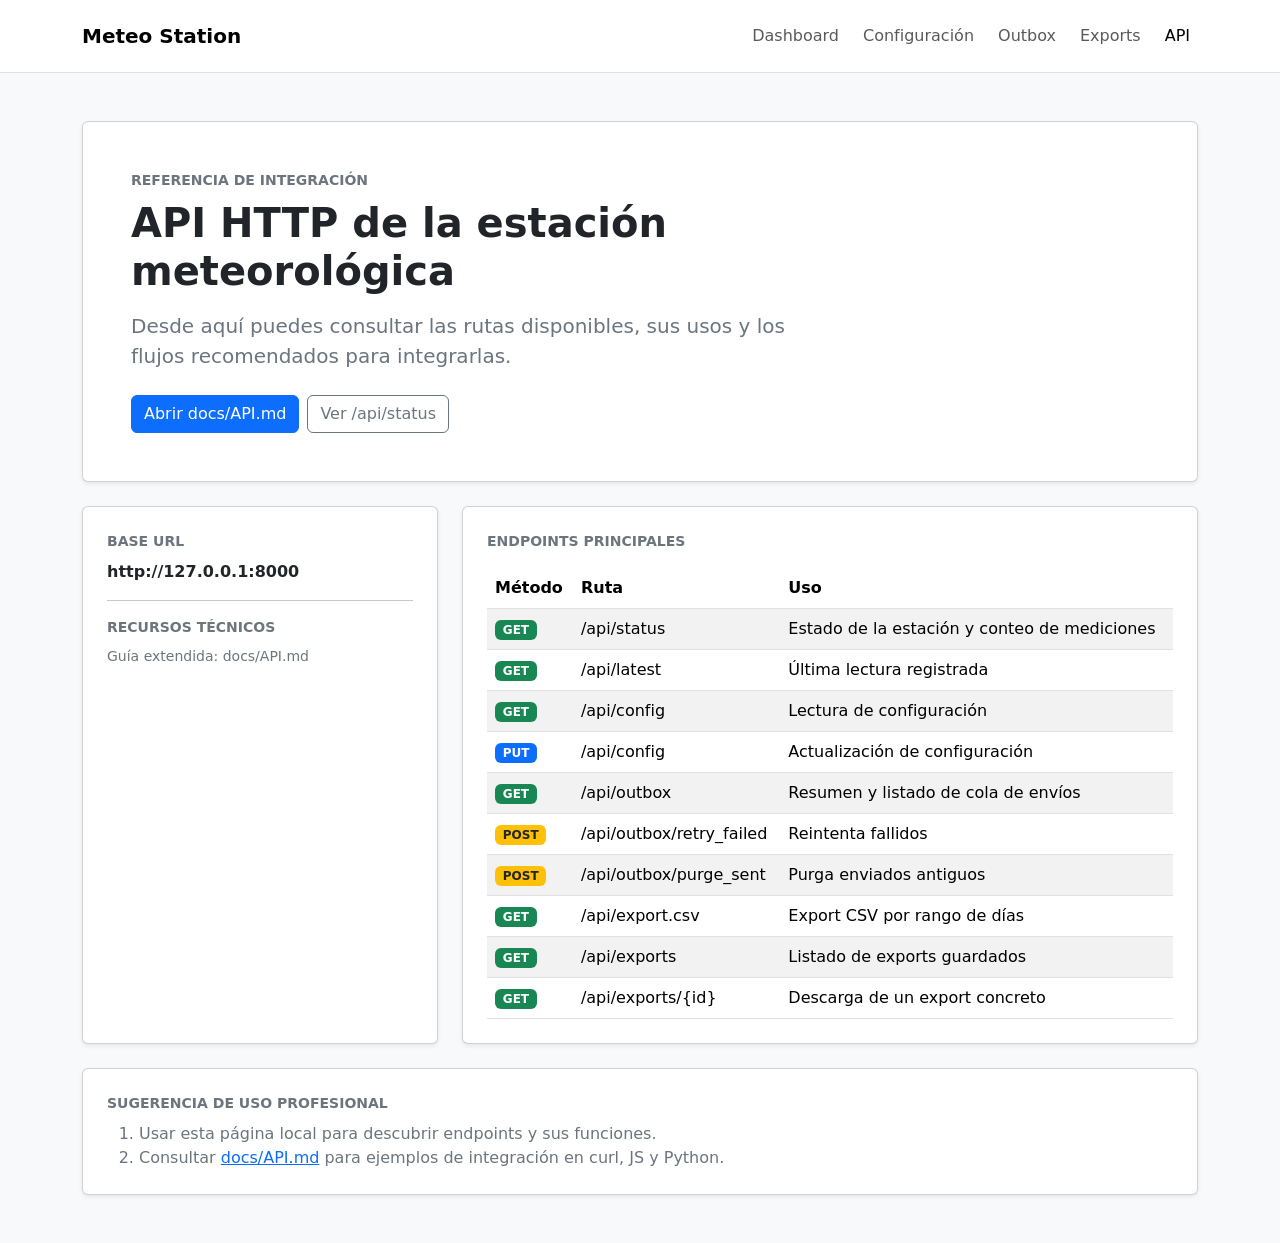
==== api/static/api.html @ 714fee26 "Improve navigation and API documentation rendering" ====
<!doctype html>
<html lang="es">
<head>
  <meta charset="utf-8" />
  <meta name="viewport" content="width=device-width,initial-scale=1" />
  <meta name="description" content="Guia API de Meteo Station" />
  <title>API - Meteo Station</title>
  <link href="https://cdn.jsdelivr.net/npm/bootstrap@5.3.3/dist/css/bootstrap.min.css" rel="stylesheet" integrity="sha384-QWTKZyjpPEjISv5WaRU9OFeRpok6YctnYmDr5pNlyT2bRjXh0JMhjY6hW+ALEwIH" crossorigin="anonymous">
  <link rel="stylesheet" href="/style.css" />
</head>
<body class="bg-body-tertiary">
  <nav class="navbar navbar-expand-lg bg-body border-bottom sticky-top">
    <div class="container py-2">
      <a class="navbar-brand fw-semibold" href="/">Meteo Station</a>
      <button class="navbar-toggler" type="button" data-bs-toggle="collapse" data-bs-target="#mainNav" aria-controls="mainNav" aria-expanded="false" aria-label="Alternar navegación">
        <span class="navbar-toggler-icon"></span>
      </button>
      <div class="collapse navbar-collapse" id="mainNav">
        <div class="navbar-nav ms-auto gap-lg-2">
          <a class="nav-link" href="/">Dashboard</a>
          <a class="nav-link" href="/settings.html">Configuración</a>
          <a class="nav-link" href="/outbox.html">Outbox</a>
          <a class="nav-link" href="/exports.html">Exports</a>
          <a class="nav-link active" href="/api.html">API</a>
        </div>
      </div>
    </div>
  </nav>

  <main class="container py-4 py-lg-5">
    <section class="card shadow-sm mb-4">
      <div class="card-body p-4 p-lg-5">
        <div class="row align-items-end g-4">
          <div class="col-lg-8">
            <div class="text-uppercase text-secondary small fw-semibold mb-2">Referencia de integración</div>
            <h1 class="display-6 fw-semibold mb-3">API HTTP de la estación meteorológica</h1>
            <p class="lead text-secondary mb-0">Desde aquí puedes consultar las rutas disponibles, sus usos y los flujos recomendados para integrarlas.</p>
            <div class="d-flex flex-wrap gap-2 mt-4">
              <a class="btn btn-primary" href="/docs/API.md" target="_blank" rel="noreferrer">Abrir docs/API.md</a>
              <a class="btn btn-outline-secondary" href="/api/status" target="_blank" rel="noreferrer">Ver /api/status</a>
            </div>
          </div>
        </div>
      </div>
    </section>

    <section class="row g-4 mb-4">
      <div class="col-lg-4">
        <div class="card shadow-sm h-100">
          <div class="card-body p-4">
            <div class="small text-uppercase text-secondary fw-semibold mb-2">Base URL</div>
            <div class="fs-6 fw-semibold">http://127.0.0.1:8000</div>
            <hr>
            <div class="small text-uppercase text-secondary fw-semibold mb-2">Recursos técnicos</div>
            <div class="d-grid gap-2">
                <a class="small text-secondary text-decoration-none" href="/docs/API.md" target="_blank" rel="noreferrer">Guía extendida: docs/API.md</a>
            </div>
          </div>
        </div>
      </div>

      <div class="col-lg-8">
        <div class="card shadow-sm h-100">
          <div class="card-body p-4">
            <div class="small text-uppercase text-secondary fw-semibold mb-3">Endpoints principales</div>
            <div class="table-responsive">
              <table class="table table-striped align-middle mb-0">
                <thead>
                  <tr>
                    <th>Método</th>
                    <th>Ruta</th>
                    <th>Uso</th>
                  </tr>
                </thead>
                <tbody>
                  <tr><td><span class="badge text-bg-success">GET</span></td><td>/api/status</td><td>Estado de la estación y conteo de mediciones</td></tr>
                  <tr><td><span class="badge text-bg-success">GET</span></td><td>/api/latest</td><td>Última lectura registrada</td></tr>
                  <tr><td><span class="badge text-bg-success">GET</span></td><td>/api/config</td><td>Lectura de configuración</td></tr>
                  <tr><td><span class="badge text-bg-primary">PUT</span></td><td>/api/config</td><td>Actualización de configuración</td></tr>
                  <tr><td><span class="badge text-bg-success">GET</span></td><td>/api/outbox</td><td>Resumen y listado de cola de envíos</td></tr>
                  <tr><td><span class="badge text-bg-warning text-dark">POST</span></td><td>/api/outbox/retry_failed</td><td>Reintenta fallidos</td></tr>
                  <tr><td><span class="badge text-bg-warning text-dark">POST</span></td><td>/api/outbox/purge_sent</td><td>Purga enviados antiguos</td></tr>
                  <tr><td><span class="badge text-bg-success">GET</span></td><td>/api/export.csv</td><td>Export CSV por rango de días</td></tr>
                  <tr><td><span class="badge text-bg-success">GET</span></td><td>/api/exports</td><td>Listado de exports guardados</td></tr>
                  <tr><td><span class="badge text-bg-success">GET</span></td><td>/api/exports/{id}</td><td>Descarga de un export concreto</td></tr>
                </tbody>
              </table>
            </div>
          </div>
        </div>
      </div>
    </section>

    <section class="card shadow-sm p-4">
      <div class="small text-uppercase text-secondary fw-semibold mb-2">Sugerencia de uso profesional</div>
      <ol class="mb-0 text-secondary">
        <li>Usar esta página local para descubrir endpoints y sus funciones.</li>
        <li>Consultar <a href="/docs/API.md" target="_blank" rel="noreferrer">docs/API.md</a> para ejemplos de integración en curl, JS y Python.</li>
      </ol>
    </section>
  </main>

  <script src="https://cdn.jsdelivr.net/npm/bootstrap@5.3.3/dist/js/bootstrap.bundle.min.js" integrity="sha384-YvpcrYf0tY3lHB60NNkmXc5s9fDVZLESaAA55NDzOxhy9GkcIdslK1N7N6jIeHz" crossorigin="anonymous"></script>
</body>
</html>
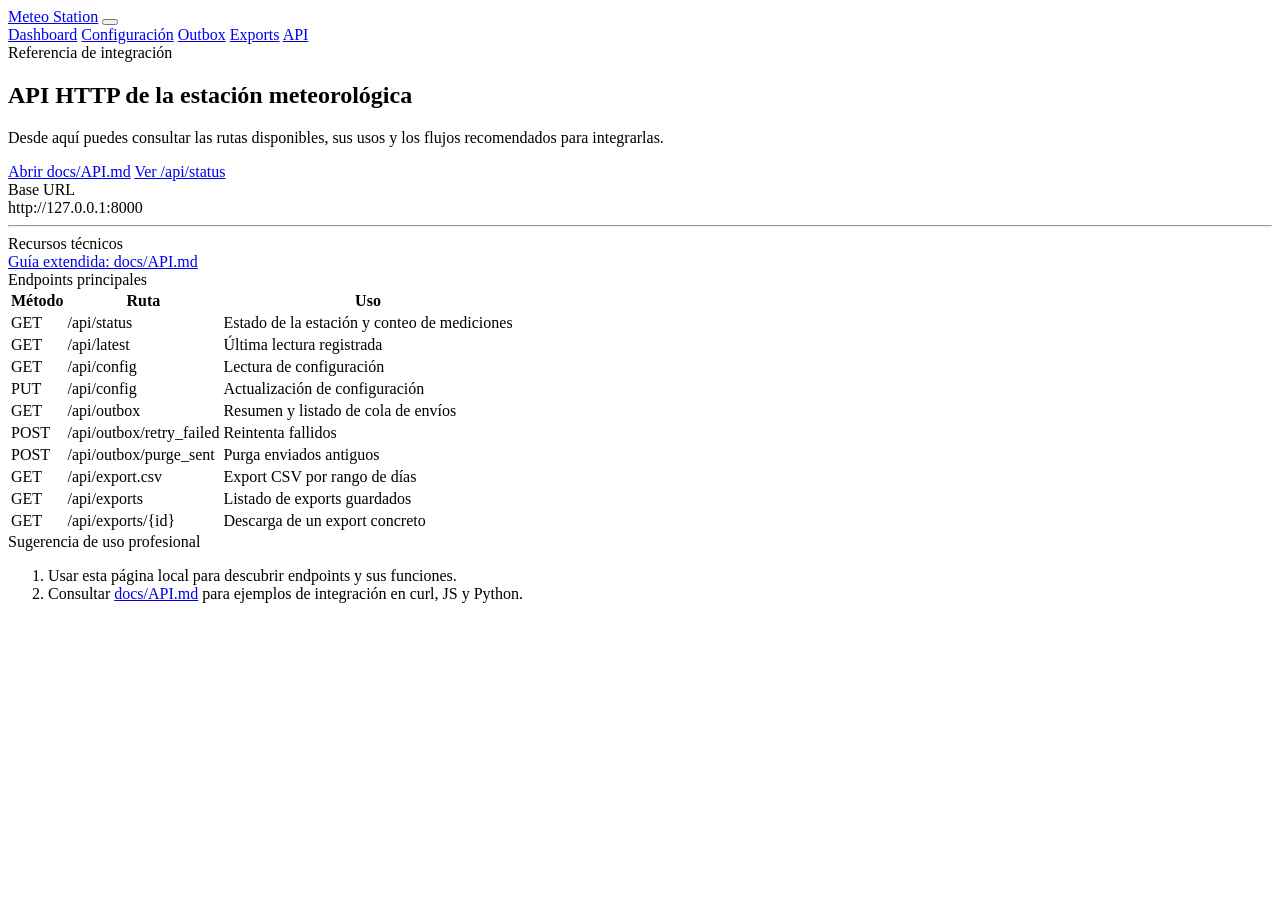
==== commit cd8ee731: "Add dashboard charts, local vendor libs, and robustness fixes" ====
--- a/api/static/api.html
+++ b/api/static/api.html
@@ -5,7 +5,7 @@
   <meta name="viewport" content="width=device-width,initial-scale=1" />
   <meta name="description" content="Guia API de Meteo Station" />
   <title>API - Meteo Station</title>
-  <link href="https://cdn.jsdelivr.net/npm/bootstrap@5.3.3/dist/css/bootstrap.min.css" rel="stylesheet" integrity="sha384-QWTKZyjpPEjISv5WaRU9OFeRpok6YctnYmDr5pNlyT2bRjXh0JMhjY6hW+ALEwIH" crossorigin="anonymous">
+  <link href="/vendor/bootstrap/bootstrap.min.css" rel="stylesheet">
   <link rel="stylesheet" href="/style.css" />
 </head>
 <body class="bg-body-tertiary">
@@ -100,6 +100,6 @@
     </section>
   </main>
 
-  <script src="https://cdn.jsdelivr.net/npm/bootstrap@5.3.3/dist/js/bootstrap.bundle.min.js" integrity="sha384-YvpcrYf0tY3lHB60NNkmXc5s9fDVZLESaAA55NDzOxhy9GkcIdslK1N7N6jIeHz" crossorigin="anonymous"></script>
+  <script src="/vendor/bootstrap/bootstrap.bundle.min.js"></script>
 </body>
 </html>
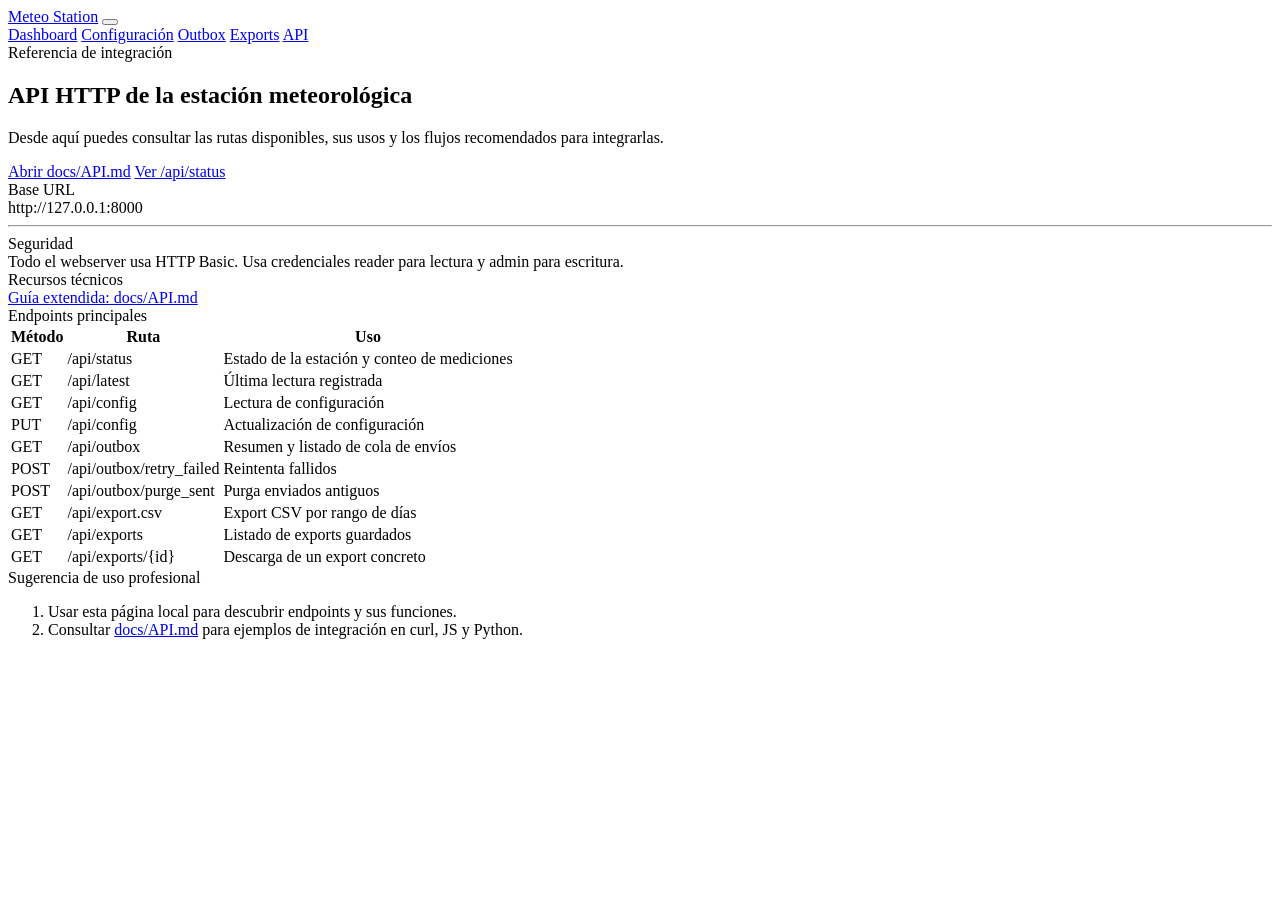
==== commit ef693e15: "feat(auth): add web login session and role-based access" ====
--- a/api/static/api.html
+++ b/api/static/api.html
@@ -51,6 +51,8 @@
             <div class="small text-uppercase text-secondary fw-semibold mb-2">Base URL</div>
             <div class="fs-6 fw-semibold">http://127.0.0.1:8000</div>
             <hr>
+            <div class="small text-uppercase text-secondary fw-semibold mb-2">Seguridad</div>
+            <div class="small text-secondary mb-3">Todo el webserver usa HTTP Basic. Usa credenciales reader para lectura y admin para escritura.</div>
             <div class="small text-uppercase text-secondary fw-semibold mb-2">Recursos técnicos</div>
             <div class="d-grid gap-2">
                 <a class="small text-secondary text-decoration-none" href="/docs/API.md" target="_blank" rel="noreferrer">Guía extendida: docs/API.md</a>
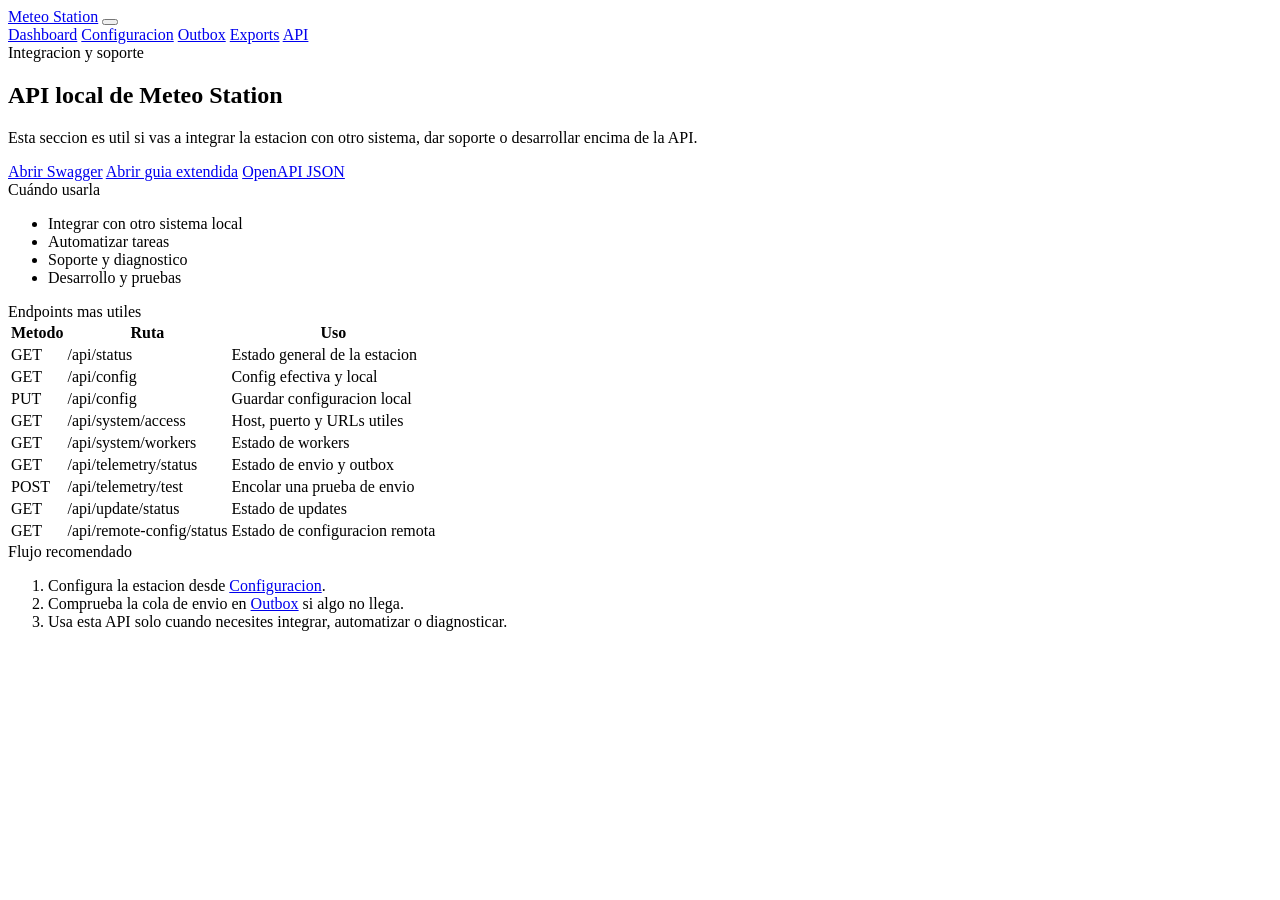
==== commit 2fb8af87: "Refactor local-first admin UX and remote operations" ====
--- a/api/static/api.html
+++ b/api/static/api.html
@@ -3,7 +3,7 @@
 <head>
   <meta charset="utf-8" />
   <meta name="viewport" content="width=device-width,initial-scale=1" />
-  <meta name="description" content="Guia API de Meteo Station" />
+  <meta name="description" content="Integracion y soporte de Meteo Station" />
   <title>API - Meteo Station</title>
   <link href="/vendor/bootstrap/bootstrap.min.css" rel="stylesheet">
   <link rel="stylesheet" href="/style.css" />
@@ -12,13 +12,13 @@
   <nav class="navbar navbar-expand-lg bg-body border-bottom sticky-top">
     <div class="container py-2">
       <a class="navbar-brand fw-semibold" href="/">Meteo Station</a>
-      <button class="navbar-toggler" type="button" data-bs-toggle="collapse" data-bs-target="#mainNav" aria-controls="mainNav" aria-expanded="false" aria-label="Alternar navegación">
+      <button class="navbar-toggler" type="button" data-bs-toggle="collapse" data-bs-target="#mainNav" aria-controls="mainNav" aria-expanded="false" aria-label="Alternar navegacion">
         <span class="navbar-toggler-icon"></span>
       </button>
       <div class="collapse navbar-collapse" id="mainNav">
         <div class="navbar-nav ms-auto gap-lg-2">
           <a class="nav-link" href="/">Dashboard</a>
-          <a class="nav-link" href="/settings.html">Configuración</a>
+          <a class="nav-link" href="/settings.html">Configuracion</a>
           <a class="nav-link" href="/outbox.html">Outbox</a>
           <a class="nav-link" href="/exports.html">Exports</a>
           <a class="nav-link active" href="/api.html">API</a>
@@ -30,14 +30,19 @@
   <main class="container py-4 py-lg-5">
     <section class="card shadow-sm mb-4">
       <div class="card-body p-4 p-lg-5">
-        <div class="row align-items-end g-4">
+        <div class="row g-4 align-items-center">
           <div class="col-lg-8">
-            <div class="text-uppercase text-secondary small fw-semibold mb-2">Referencia de integración</div>
-            <h1 class="display-6 fw-semibold mb-3">API HTTP de la estación meteorológica</h1>
-            <p class="lead text-secondary mb-0">Desde aquí puedes consultar las rutas disponibles, sus usos y los flujos recomendados para integrarlas.</p>
-            <div class="d-flex flex-wrap gap-2 mt-4">
-              <a class="btn btn-primary" href="/docs/API.md" target="_blank" rel="noreferrer">Abrir docs/API.md</a>
-              <a class="btn btn-outline-secondary" href="/api/status" target="_blank" rel="noreferrer">Ver /api/status</a>
+            <div class="text-uppercase text-secondary small fw-semibold mb-2">Integracion y soporte</div>
+            <h1 class="display-6 fw-semibold mb-3">API local de Meteo Station</h1>
+            <p class="lead text-secondary mb-0">
+              Esta seccion es util si vas a integrar la estacion con otro sistema, dar soporte o desarrollar encima de la API.
+            </p>
+          </div>
+          <div class="col-lg-4">
+            <div class="d-grid gap-2">
+              <a class="btn btn-primary" href="/docs" target="_blank" rel="noreferrer">Abrir Swagger</a>
+              <a class="btn btn-outline-secondary" href="/docs/API.md" target="_blank" rel="noreferrer">Abrir guia extendida</a>
+              <a class="btn btn-outline-secondary" href="/openapi.json" target="_blank" rel="noreferrer">OpenAPI JSON</a>
             </div>
           </div>
         </div>
@@ -48,43 +53,39 @@
       <div class="col-lg-4">
         <div class="card shadow-sm h-100">
           <div class="card-body p-4">
-            <div class="small text-uppercase text-secondary fw-semibold mb-2">Base URL</div>
-            <div class="fs-6 fw-semibold">http://127.0.0.1:8000</div>
-            <hr>
-            <div class="small text-uppercase text-secondary fw-semibold mb-2">Seguridad</div>
-            <div class="small text-secondary mb-3">Todo el webserver usa HTTP Basic. Usa credenciales reader para lectura y admin para escritura.</div>
-            <div class="small text-uppercase text-secondary fw-semibold mb-2">Recursos técnicos</div>
-            <div class="d-grid gap-2">
-                <a class="small text-secondary text-decoration-none" href="/docs/API.md" target="_blank" rel="noreferrer">Guía extendida: docs/API.md</a>
-            </div>
+            <div class="text-uppercase text-secondary small fw-semibold mb-2">Cuándo usarla</div>
+            <ul class="text-secondary mb-0 ps-3">
+              <li>Integrar con otro sistema local</li>
+              <li>Automatizar tareas</li>
+              <li>Soporte y diagnostico</li>
+              <li>Desarrollo y pruebas</li>
+            </ul>
           </div>
         </div>
       </div>
-
       <div class="col-lg-8">
         <div class="card shadow-sm h-100">
           <div class="card-body p-4">
-            <div class="small text-uppercase text-secondary fw-semibold mb-3">Endpoints principales</div>
+            <div class="text-uppercase text-secondary small fw-semibold mb-2">Endpoints mas utiles</div>
             <div class="table-responsive">
               <table class="table table-striped align-middle mb-0">
                 <thead>
                   <tr>
-                    <th>Método</th>
+                    <th>Metodo</th>
                     <th>Ruta</th>
                     <th>Uso</th>
                   </tr>
                 </thead>
                 <tbody>
-                  <tr><td><span class="badge text-bg-success">GET</span></td><td>/api/status</td><td>Estado de la estación y conteo de mediciones</td></tr>
-                  <tr><td><span class="badge text-bg-success">GET</span></td><td>/api/latest</td><td>Última lectura registrada</td></tr>
-                  <tr><td><span class="badge text-bg-success">GET</span></td><td>/api/config</td><td>Lectura de configuración</td></tr>
-                  <tr><td><span class="badge text-bg-primary">PUT</span></td><td>/api/config</td><td>Actualización de configuración</td></tr>
-                  <tr><td><span class="badge text-bg-success">GET</span></td><td>/api/outbox</td><td>Resumen y listado de cola de envíos</td></tr>
-                  <tr><td><span class="badge text-bg-warning text-dark">POST</span></td><td>/api/outbox/retry_failed</td><td>Reintenta fallidos</td></tr>
-                  <tr><td><span class="badge text-bg-warning text-dark">POST</span></td><td>/api/outbox/purge_sent</td><td>Purga enviados antiguos</td></tr>
-                  <tr><td><span class="badge text-bg-success">GET</span></td><td>/api/export.csv</td><td>Export CSV por rango de días</td></tr>
-                  <tr><td><span class="badge text-bg-success">GET</span></td><td>/api/exports</td><td>Listado de exports guardados</td></tr>
-                  <tr><td><span class="badge text-bg-success">GET</span></td><td>/api/exports/{id}</td><td>Descarga de un export concreto</td></tr>
+                  <tr><td><span class="badge text-bg-success">GET</span></td><td>/api/status</td><td>Estado general de la estacion</td></tr>
+                  <tr><td><span class="badge text-bg-success">GET</span></td><td>/api/config</td><td>Config efectiva y local</td></tr>
+                  <tr><td><span class="badge text-bg-primary">PUT</span></td><td>/api/config</td><td>Guardar configuracion local</td></tr>
+                  <tr><td><span class="badge text-bg-success">GET</span></td><td>/api/system/access</td><td>Host, puerto y URLs utiles</td></tr>
+                  <tr><td><span class="badge text-bg-success">GET</span></td><td>/api/system/workers</td><td>Estado de workers</td></tr>
+                  <tr><td><span class="badge text-bg-success">GET</span></td><td>/api/telemetry/status</td><td>Estado de envio y outbox</td></tr>
+                  <tr><td><span class="badge text-bg-warning text-dark">POST</span></td><td>/api/telemetry/test</td><td>Encolar una prueba de envio</td></tr>
+                  <tr><td><span class="badge text-bg-success">GET</span></td><td>/api/update/status</td><td>Estado de updates</td></tr>
+                  <tr><td><span class="badge text-bg-success">GET</span></td><td>/api/remote-config/status</td><td>Estado de configuracion remota</td></tr>
                 </tbody>
               </table>
             </div>
@@ -93,15 +94,18 @@
       </div>
     </section>
 
-    <section class="card shadow-sm p-4">
-      <div class="small text-uppercase text-secondary fw-semibold mb-2">Sugerencia de uso profesional</div>
-      <ol class="mb-0 text-secondary">
-        <li>Usar esta página local para descubrir endpoints y sus funciones.</li>
-        <li>Consultar <a href="/docs/API.md" target="_blank" rel="noreferrer">docs/API.md</a> para ejemplos de integración en curl, JS y Python.</li>
-      </ol>
+    <section class="card shadow-sm">
+      <div class="card-body p-4">
+        <div class="text-uppercase text-secondary small fw-semibold mb-2">Flujo recomendado</div>
+        <ol class="mb-0 text-secondary">
+          <li>Configura la estacion desde <a href="/settings.html">Configuracion</a>.</li>
+          <li>Comprueba la cola de envio en <a href="/outbox.html">Outbox</a> si algo no llega.</li>
+          <li>Usa esta API solo cuando necesites integrar, automatizar o diagnosticar.</li>
+        </ol>
+      </div>
     </section>
   </main>
 
   <script src="/vendor/bootstrap/bootstrap.bundle.min.js"></script>
 </body>
-</html>+</html>
